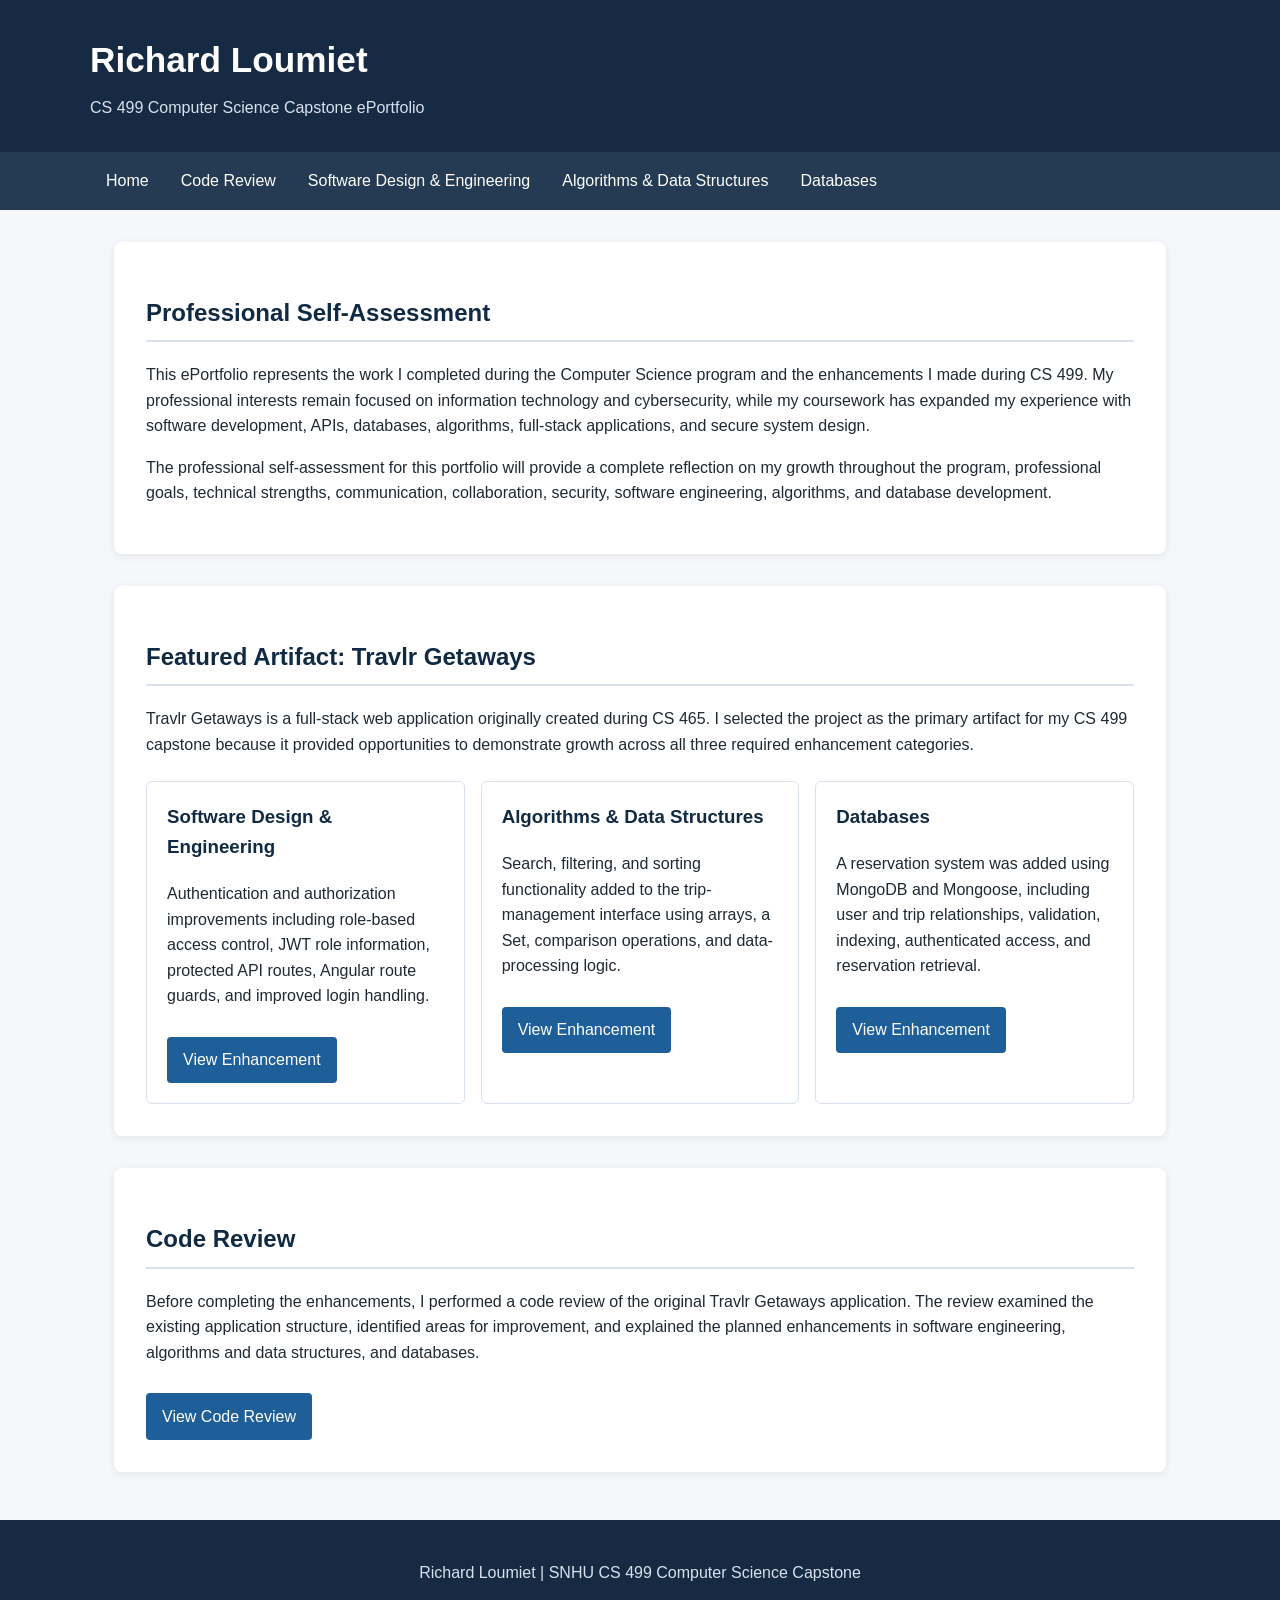
==== index.html @ ebcd9773 "Build inital CS499 ePortforlio site" ====
<!DOCTYPE html>
<html lang="en">
<head>
  <meta charset="UTF-8">
  <meta name="viewport" content="width=device-width, initial-scale=1.0">

  <title>Richard Loumiet | CS 499 ePortfolio</title>

  <link rel="stylesheet" href="styles.css">
</head>

<body>

  <header>
    <div class="header-content">
      <h1>Richard Loumiet</h1>
      <p>CS 499 Computer Science Capstone ePortfolio</p>
    </div>
  </header>

  <nav>
    <ul>
      <li><a href="index.html">Home</a></li>
      <li><a href="code-review.html">Code Review</a></li>
      <li>
        <a href="software-engineering.html">
          Software Design & Engineering
        </a>
      </li>
      <li>
        <a href="algorithms.html">
          Algorithms & Data Structures
        </a>
      </li>
      <li>
        <a href="databases.html">
          Databases
        </a>
      </li>
    </ul>
  </nav>

  <main>

    <section>
      <h2>Professional Self-Assessment</h2>

      <p>
        This ePortfolio represents the work I completed during the
        Computer Science program and the enhancements I made during
        CS 499. My professional interests remain focused on information
        technology and cybersecurity, while my coursework has expanded
        my experience with software development, APIs, databases,
        algorithms, full-stack applications, and secure system design.
      </p>

      <p>
        The professional self-assessment for this portfolio will provide
        a complete reflection on my growth throughout the program,
        professional goals, technical strengths, communication,
        collaboration, security, software engineering, algorithms,
        and database development.
      </p>
    </section>


    <section>
      <h2>Featured Artifact: Travlr Getaways</h2>

      <p>
        Travlr Getaways is a full-stack web application originally
        created during CS 465. I selected the project as the primary
        artifact for my CS 499 capstone because it provided opportunities
        to demonstrate growth across all three required enhancement
        categories.
      </p>

      <div class="card-grid">

        <div class="card">
          <h3>Software Design & Engineering</h3>

          <p>
            Authentication and authorization improvements including
            role-based access control, JWT role information, protected
            API routes, Angular route guards, and improved login handling.
          </p>

          <a
            class="button"
            href="software-engineering.html">
            View Enhancement
          </a>
        </div>


        <div class="card">
          <h3>Algorithms & Data Structures</h3>

          <p>
            Search, filtering, and sorting functionality added to the
            trip-management interface using arrays, a Set, comparison
            operations, and data-processing logic.
          </p>

          <a
            class="button"
            href="algorithms.html">
            View Enhancement
          </a>
        </div>


        <div class="card">
          <h3>Databases</h3>

          <p>
            A reservation system was added using MongoDB and Mongoose,
            including user and trip relationships, validation, indexing,
            authenticated access, and reservation retrieval.
          </p>

          <a
            class="button"
            href="databases.html">
            View Enhancement
          </a>
        </div>

      </div>
    </section>


    <section>
      <h2>Code Review</h2>

      <p>
        Before completing the enhancements, I performed a code review
        of the original Travlr Getaways application. The review examined
        the existing application structure, identified areas for
        improvement, and explained the planned enhancements in software
        engineering, algorithms and data structures, and databases.
      </p>

      <a
        class="button"
        href="code-review.html">
        View Code Review
      </a>
    </section>

  </main>


  <footer>
    <p>
      Richard Loumiet | SNHU CS 499 Computer Science Capstone
    </p>
  </footer>

</body>
</html>
---- styles.css ----
* {
  box-sizing: border-box;
}

html {
  scroll-behavior: smooth;
}

body {
  margin: 0;
  font-family: Arial, Helvetica, sans-serif;
  line-height: 1.6;
  color: #1f2933;
  background-color: #f5f7fa;
}

header {
  background-color: #162a43;
  color: white;
  padding: 2rem 1.5rem;
}

.header-content {
  max-width: 1100px;
  margin: 0 auto;
}

header h1 {
  margin: 0;
  font-size: 2.2rem;
}

header p {
  margin: 0.4rem 0 0;
  color: #d9e2ec;
}

nav {
  background-color: #243b53;
}

nav ul {
  max-width: 1100px;
  margin: 0 auto;
  padding: 0;
  list-style: none;
  display: flex;
  flex-wrap: wrap;
}

nav a {
  display: block;
  padding: 1rem;
  color: white;
  text-decoration: none;
}

nav a:hover,
nav a:focus {
  background-color: #334e68;
}

main {
  max-width: 1100px;
  margin: 2rem auto;
  padding: 0 1.5rem;
}

section {
  background-color: white;
  margin-bottom: 2rem;
  padding: 2rem;
  border-radius: 8px;
  box-shadow: 0 2px 8px rgba(0, 0, 0, 0.08);
}

h2,
h3 {
  color: #102a43;
}

h2 {
  border-bottom: 2px solid #d9e2ec;
  padding-bottom: 0.5rem;
}

.card-grid {
  display: grid;
  grid-template-columns: repeat(auto-fit, minmax(240px, 1fr));
  gap: 1rem;
  margin-top: 1.5rem;
}

.card {
  border: 1px solid #d9e2ec;
  border-radius: 6px;
  padding: 1.25rem;
  background-color: #ffffff;
}

.card h3 {
  margin-top: 0;
}

.button {
  display: inline-block;
  margin-top: 0.75rem;
  padding: 0.65rem 1rem;
  background-color: #1f5f99;
  color: white;
  text-decoration: none;
  border-radius: 4px;
}

.button:hover,
.button:focus {
  background-color: #174a78;
}

code {
  background-color: #eef2f6;
  padding: 0.15rem 0.3rem;
  border-radius: 3px;
}

footer {
  margin-top: 3rem;
  padding: 1.5rem;
  background-color: #162a43;
  color: #d9e2ec;
  text-align: center;
}

@media (max-width: 700px) {
  header h1 {
    font-size: 1.7rem;
  }

  nav ul {
    flex-direction: column;
  }

  nav a {
    padding: 0.75rem 1rem;
  }

  section {
    padding: 1.25rem;
  }
}
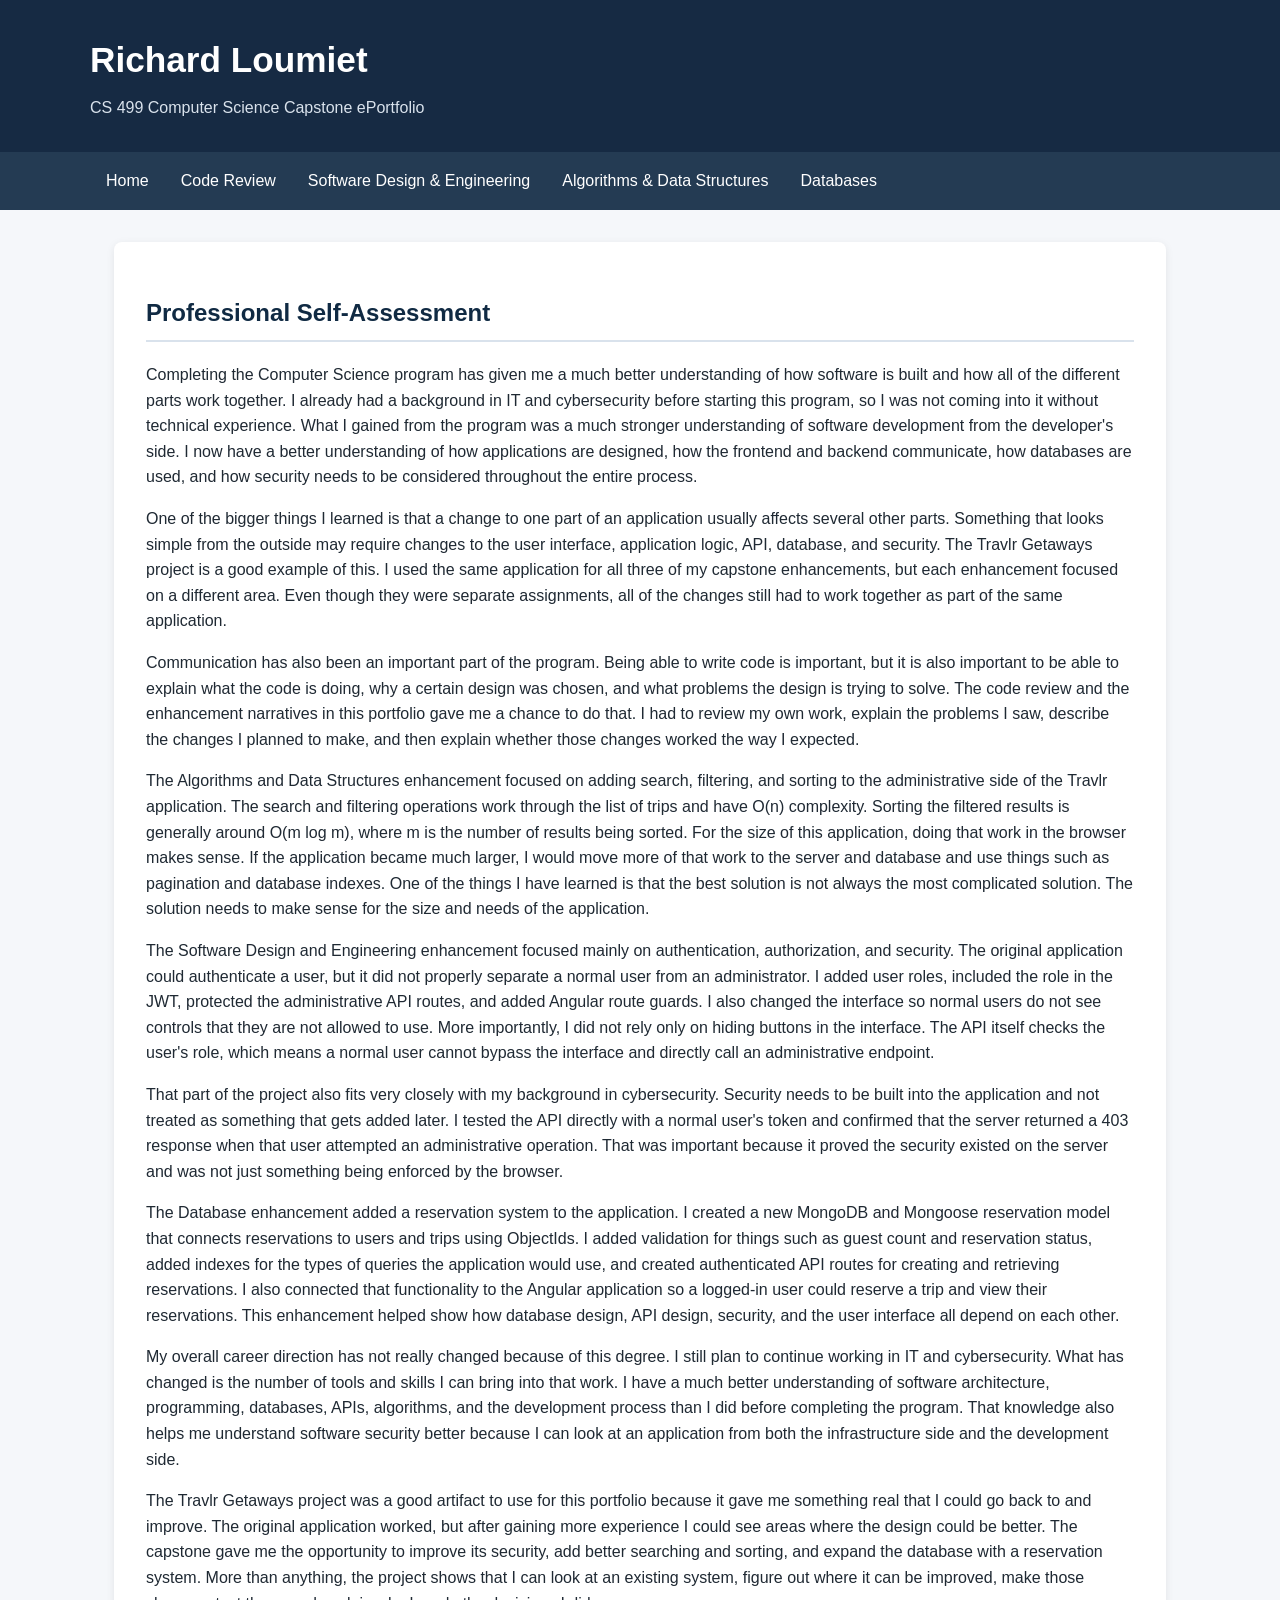
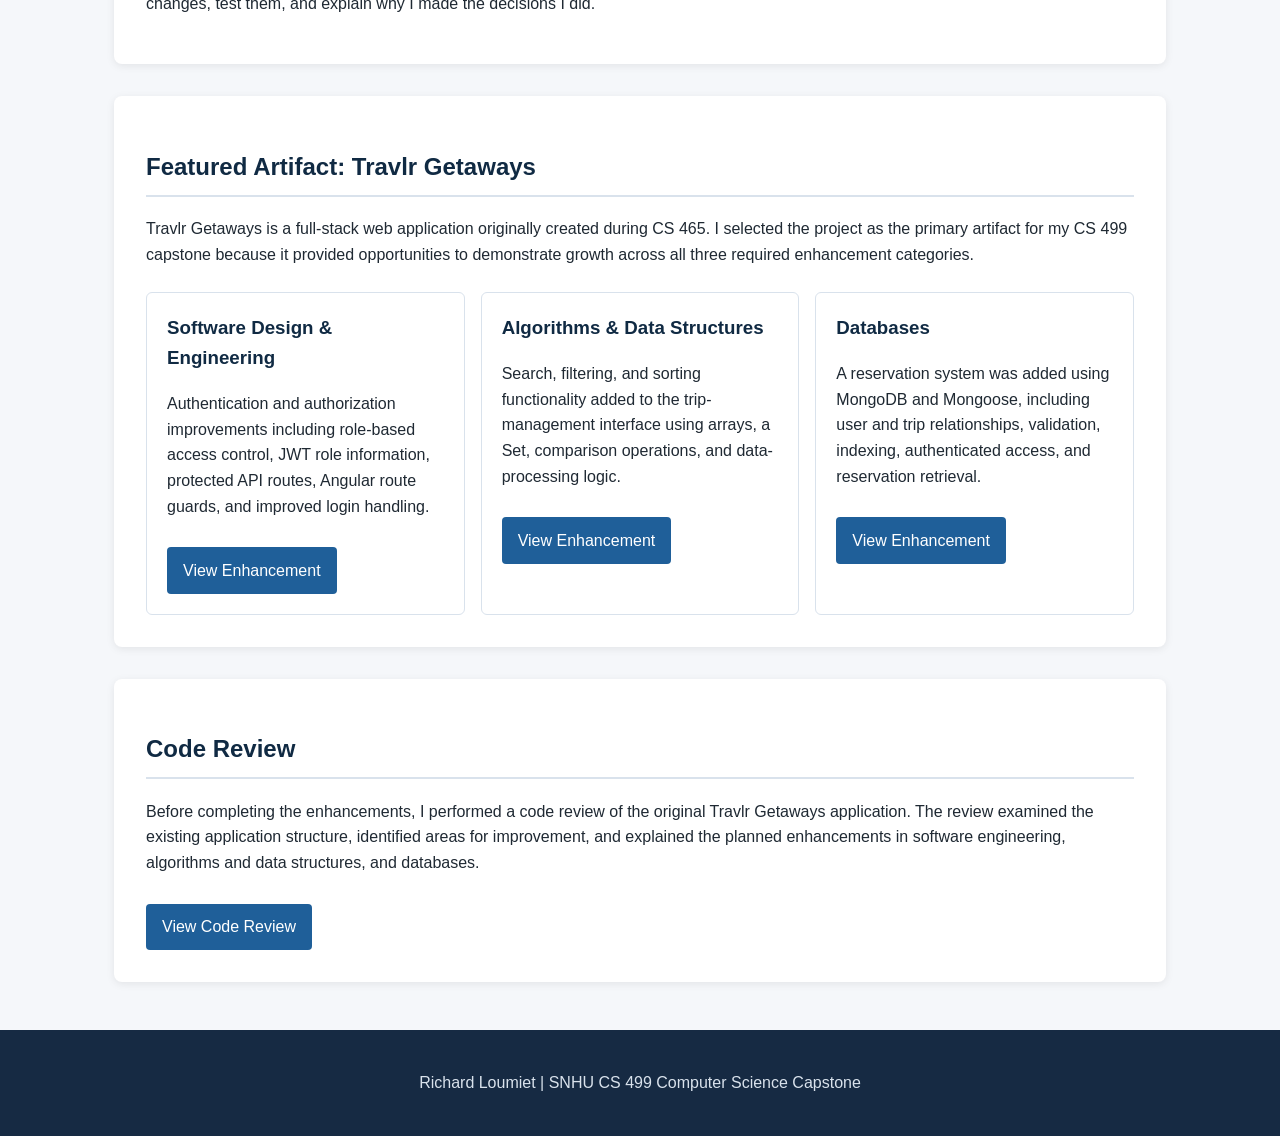
==== commit d4020e66: "Add professional self-assessment and code review video" ====
--- a/index.html
+++ b/index.html
@@ -46,20 +46,32 @@
       <h2>Professional Self-Assessment</h2>
 
       <p>
-        This ePortfolio represents the work I completed during the
-        Computer Science program and the enhancements I made during
-        CS 499. My professional interests remain focused on information
-        technology and cybersecurity, while my coursework has expanded
-        my experience with software development, APIs, databases,
-        algorithms, full-stack applications, and secure system design.
+        Completing the Computer Science program has given me a much better understanding of how software is built and how all of the different parts work together. I already had a background in IT and cybersecurity before starting this program, so I was not coming into it without technical experience. What I gained from the program was a much stronger understanding of software development from the developer's side. I now have a better understanding of how applications are designed, how the frontend and backend communicate, how databases are used, and how security needs to be considered throughout the entire process.
       </p>
 
       <p>
-        The professional self-assessment for this portfolio will provide
-        a complete reflection on my growth throughout the program,
-        professional goals, technical strengths, communication,
-        collaboration, security, software engineering, algorithms,
-        and database development.
+        One of the bigger things I learned is that a change to one part of an application usually affects several other parts. Something that looks simple from the outside may require changes to the user interface, application logic, API, database, and security. The Travlr Getaways project is a good example of this. I used the same application for all three of my capstone enhancements, but each enhancement focused on a different area. Even though they were separate assignments, all of the changes still had to work together as part of the same application.
+      </p>
+      <p>
+        Communication has also been an important part of the program. Being able to write code is important, but it is also important to be able to explain what the code is doing, why a certain design was chosen, and what problems the design is trying to solve. The code review and the enhancement narratives in this portfolio gave me a chance to do that. I had to review my own work, explain the problems I saw, describe the changes I planned to make, and then explain whether those changes worked the way I expected.
+      </p>
+      <p>
+        The Algorithms and Data Structures enhancement focused on adding search, filtering, and sorting to the administrative side of the Travlr application. The search and filtering operations work through the list of trips and have O(n) complexity. Sorting the filtered results is generally around O(m log m), where m is the number of results being sorted. For the size of this application, doing that work in the browser makes sense. If the application became much larger, I would move more of that work to the server and database and use things such as pagination and database indexes. One of the things I have learned is that the best solution is not always the most complicated solution. The solution needs to make sense for the size and needs of the application.
+      </p>
+      <p>
+        The Software Design and Engineering enhancement focused mainly on authentication, authorization, and security. The original application could authenticate a user, but it did not properly separate a normal user from an administrator. I added user roles, included the role in the JWT, protected the administrative API routes, and added Angular route guards. I also changed the interface so normal users do not see controls that they are not allowed to use. More importantly, I did not rely only on hiding buttons in the interface. The API itself checks the user's role, which means a normal user cannot bypass the interface and directly call an administrative endpoint.
+      </p>
+      <p>
+        That part of the project also fits very closely with my background in cybersecurity. Security needs to be built into the application and not treated as something that gets added later. I tested the API directly with a normal user's token and confirmed that the server returned a 403 response when that user attempted an administrative operation. That was important because it proved the security existed on the server and was not just something being enforced by the browser.
+      </p>
+      <p>
+        The Database enhancement added a reservation system to the application. I created a new MongoDB and Mongoose reservation model that connects reservations to users and trips using ObjectIds. I added validation for things such as guest count and reservation status, added indexes for the types of queries the application would use, and created authenticated API routes for creating and retrieving reservations. I also connected that functionality to the Angular application so a logged-in user could reserve a trip and view their reservations. This enhancement helped show how database design, API design, security, and the user interface all depend on each other.
+      </p>
+      <p>
+        My overall career direction has not really changed because of this degree. I still plan to continue working in IT and cybersecurity. What has changed is the number of tools and skills I can bring into that work. I have a much better understanding of software architecture, programming, databases, APIs, algorithms, and the development process than I did before completing the program. That knowledge also helps me understand software security better because I can look at an application from both the infrastructure side and the development side.
+      </p>
+      <p>
+        The Travlr Getaways project was a good artifact to use for this portfolio because it gave me something real that I could go back to and improve. The original application worked, but after gaining more experience I could see areas where the design could be better. The capstone gave me the opportunity to improve its security, add better searching and sorting, and expand the database with a reservation system. More than anything, the project shows that I can look at an existing system, figure out where it can be improved, make those changes, test them, and explain why I made the decisions I did.
       </p>
     </section>
 
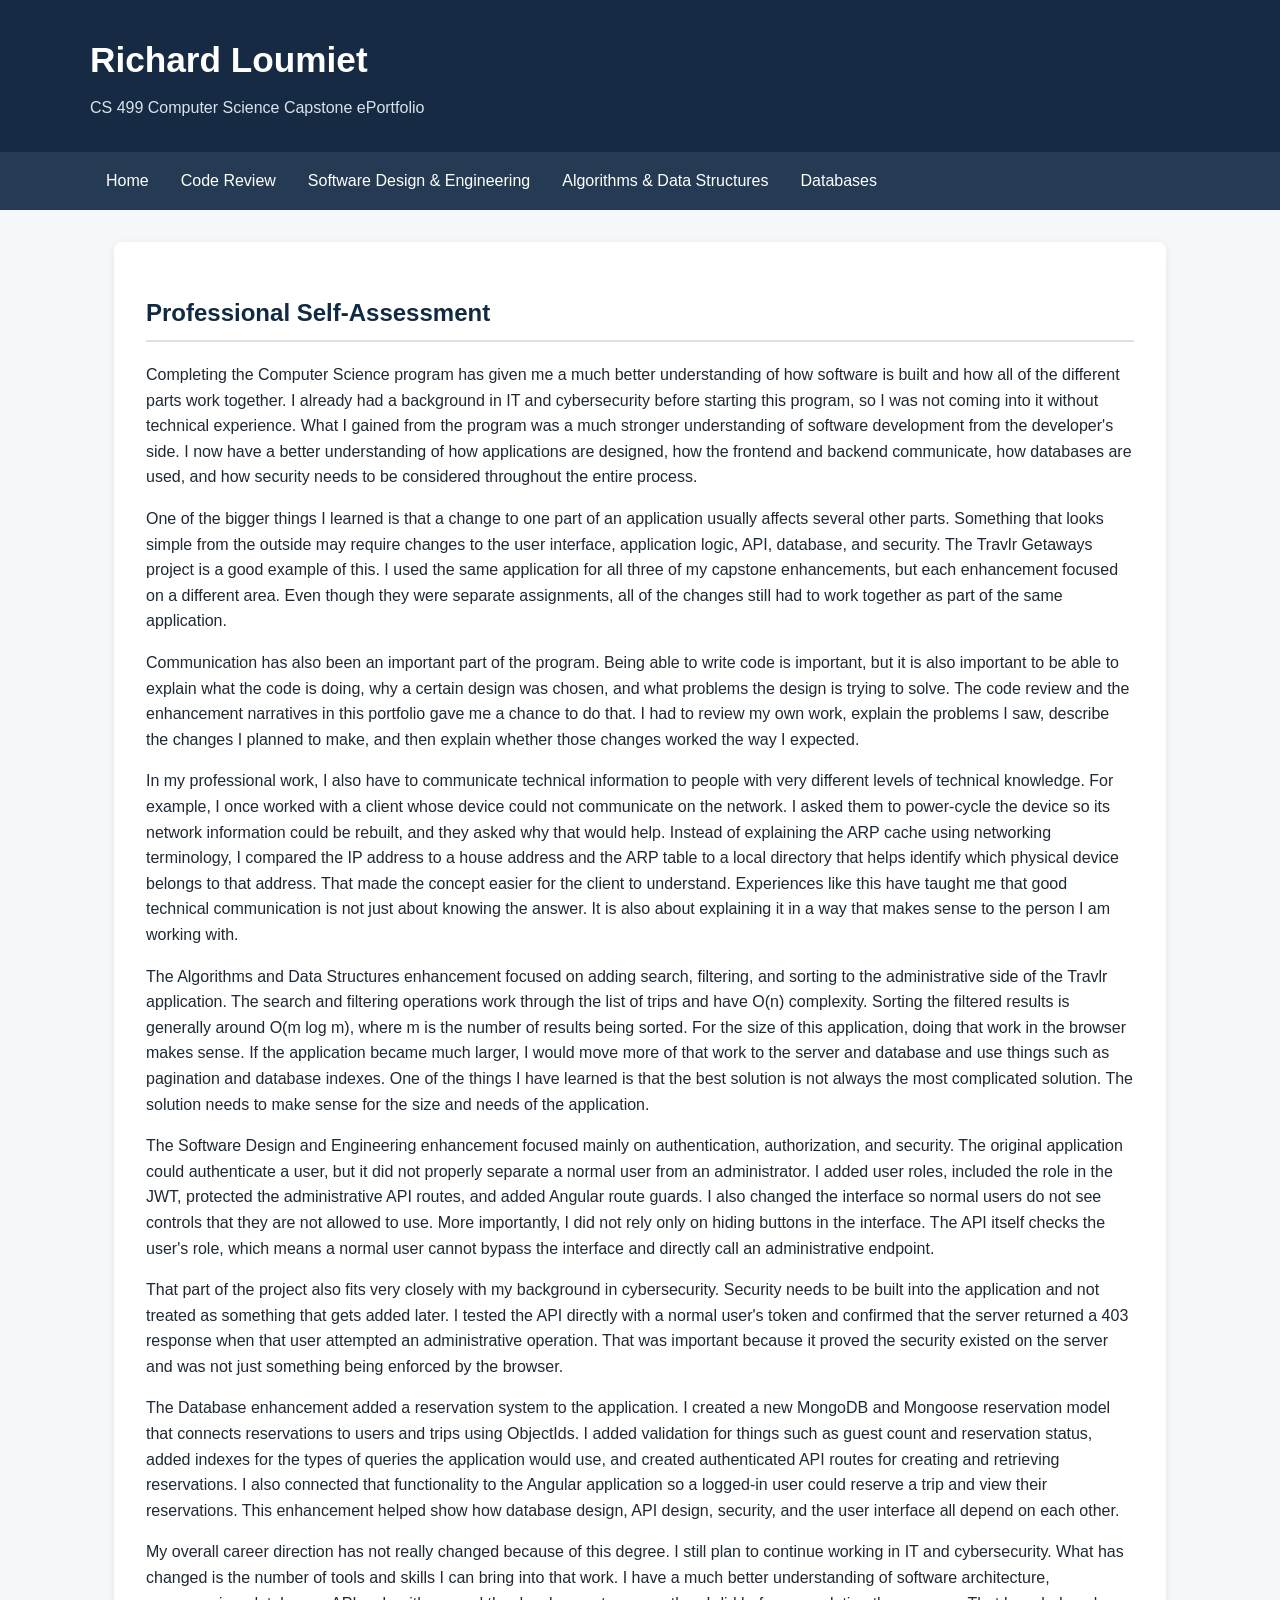
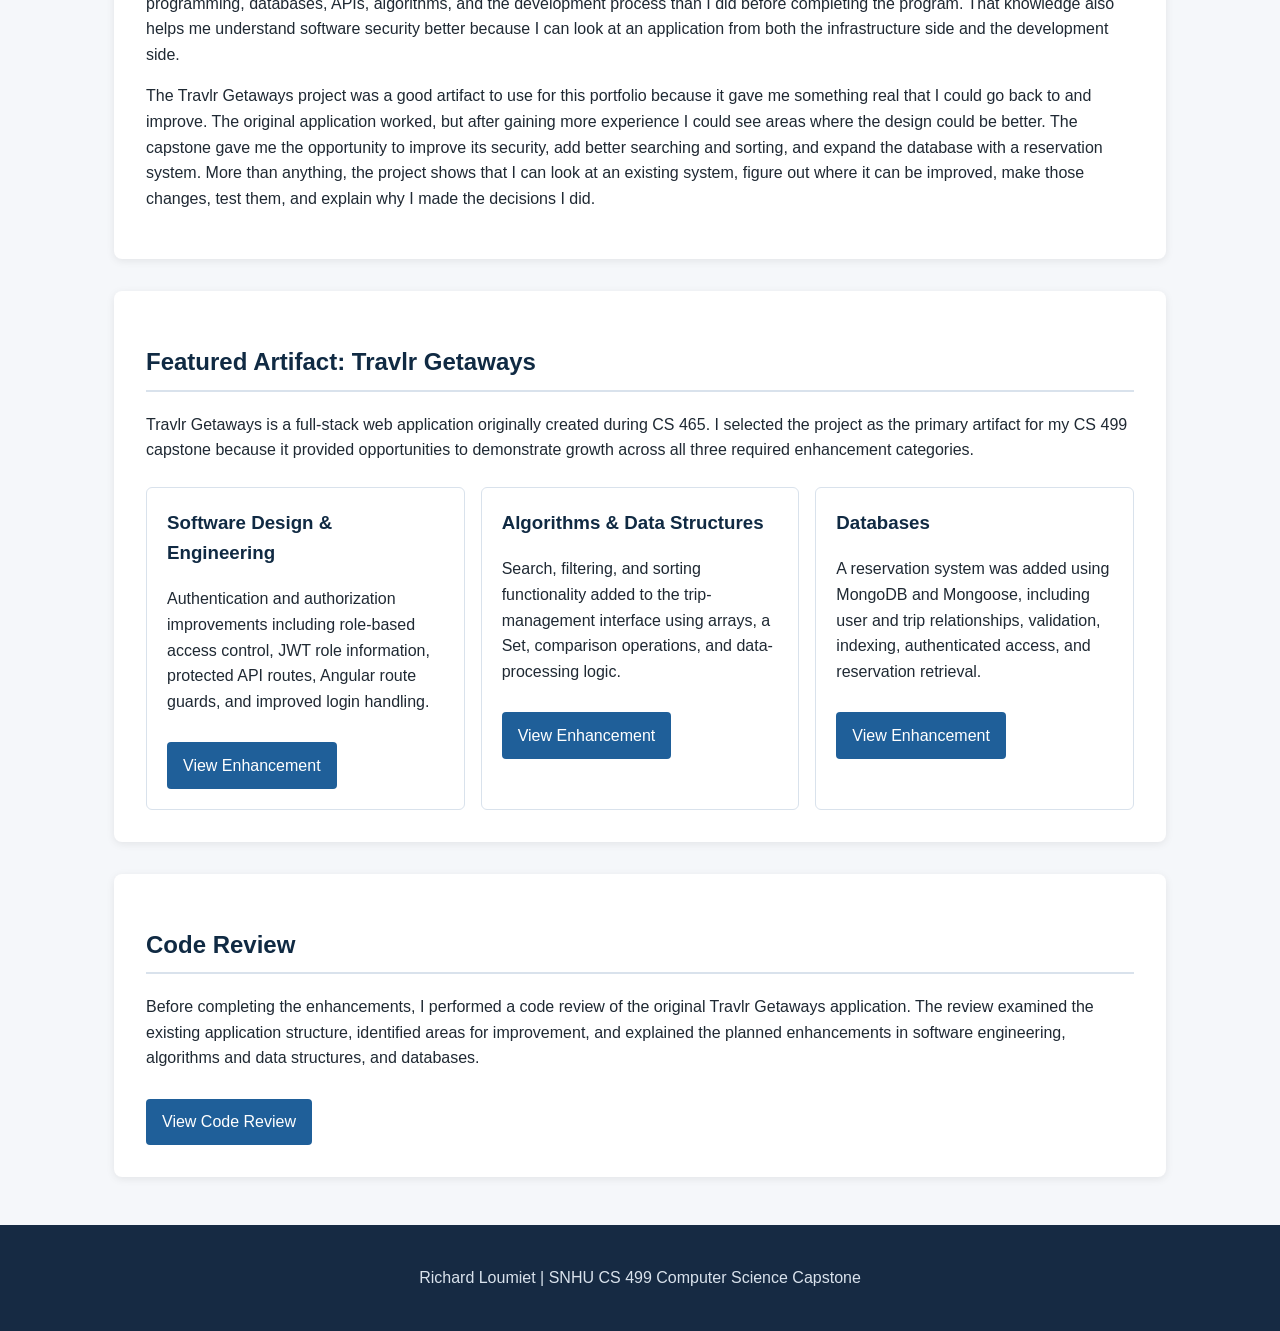
==== commit b7ba5d6d: "Strengthen professional self-assessment" ====
--- a/index.html
+++ b/index.html
@@ -22,16 +22,19 @@
     <ul>
       <li><a href="index.html">Home</a></li>
       <li><a href="code-review.html">Code Review</a></li>
+
       <li>
         <a href="software-engineering.html">
           Software Design & Engineering
         </a>
       </li>
+
       <li>
         <a href="algorithms.html">
           Algorithms & Data Structures
         </a>
       </li>
+
       <li>
         <a href="databases.html">
           Databases
@@ -52,27 +55,39 @@
       <p>
         One of the bigger things I learned is that a change to one part of an application usually affects several other parts. Something that looks simple from the outside may require changes to the user interface, application logic, API, database, and security. The Travlr Getaways project is a good example of this. I used the same application for all three of my capstone enhancements, but each enhancement focused on a different area. Even though they were separate assignments, all of the changes still had to work together as part of the same application.
       </p>
+
       <p>
         Communication has also been an important part of the program. Being able to write code is important, but it is also important to be able to explain what the code is doing, why a certain design was chosen, and what problems the design is trying to solve. The code review and the enhancement narratives in this portfolio gave me a chance to do that. I had to review my own work, explain the problems I saw, describe the changes I planned to make, and then explain whether those changes worked the way I expected.
       </p>
+
+      <p>
+        In my professional work, I also have to communicate technical information to people with very different levels of technical knowledge. For example, I once worked with a client whose device could not communicate on the network. I asked them to power-cycle the device so its network information could be rebuilt, and they asked why that would help. Instead of explaining the ARP cache using networking terminology, I compared the IP address to a house address and the ARP table to a local directory that helps identify which physical device belongs to that address. That made the concept easier for the client to understand. Experiences like this have taught me that good technical communication is not just about knowing the answer. It is also about explaining it in a way that makes sense to the person I am working with.
+      </p>
+
       <p>
         The Algorithms and Data Structures enhancement focused on adding search, filtering, and sorting to the administrative side of the Travlr application. The search and filtering operations work through the list of trips and have O(n) complexity. Sorting the filtered results is generally around O(m log m), where m is the number of results being sorted. For the size of this application, doing that work in the browser makes sense. If the application became much larger, I would move more of that work to the server and database and use things such as pagination and database indexes. One of the things I have learned is that the best solution is not always the most complicated solution. The solution needs to make sense for the size and needs of the application.
       </p>
+
       <p>
         The Software Design and Engineering enhancement focused mainly on authentication, authorization, and security. The original application could authenticate a user, but it did not properly separate a normal user from an administrator. I added user roles, included the role in the JWT, protected the administrative API routes, and added Angular route guards. I also changed the interface so normal users do not see controls that they are not allowed to use. More importantly, I did not rely only on hiding buttons in the interface. The API itself checks the user's role, which means a normal user cannot bypass the interface and directly call an administrative endpoint.
       </p>
+
       <p>
         That part of the project also fits very closely with my background in cybersecurity. Security needs to be built into the application and not treated as something that gets added later. I tested the API directly with a normal user's token and confirmed that the server returned a 403 response when that user attempted an administrative operation. That was important because it proved the security existed on the server and was not just something being enforced by the browser.
       </p>
+
       <p>
         The Database enhancement added a reservation system to the application. I created a new MongoDB and Mongoose reservation model that connects reservations to users and trips using ObjectIds. I added validation for things such as guest count and reservation status, added indexes for the types of queries the application would use, and created authenticated API routes for creating and retrieving reservations. I also connected that functionality to the Angular application so a logged-in user could reserve a trip and view their reservations. This enhancement helped show how database design, API design, security, and the user interface all depend on each other.
       </p>
+
       <p>
         My overall career direction has not really changed because of this degree. I still plan to continue working in IT and cybersecurity. What has changed is the number of tools and skills I can bring into that work. I have a much better understanding of software architecture, programming, databases, APIs, algorithms, and the development process than I did before completing the program. That knowledge also helps me understand software security better because I can look at an application from both the infrastructure side and the development side.
       </p>
+
       <p>
         The Travlr Getaways project was a good artifact to use for this portfolio because it gave me something real that I could go back to and improve. The original application worked, but after gaining more experience I could see areas where the design could be better. The capstone gave me the opportunity to improve its security, add better searching and sorting, and expand the database with a reservation system. More than anything, the project shows that I can look at an existing system, figure out where it can be improved, make those changes, test them, and explain why I made the decisions I did.
       </p>
+
     </section>
 
 
@@ -80,11 +95,7 @@
       <h2>Featured Artifact: Travlr Getaways</h2>
 
       <p>
-        Travlr Getaways is a full-stack web application originally
-        created during CS 465. I selected the project as the primary
-        artifact for my CS 499 capstone because it provided opportunities
-        to demonstrate growth across all three required enhancement
-        categories.
+        Travlr Getaways is a full-stack web application originally created during CS 465. I selected the project as the primary artifact for my CS 499 capstone because it provided opportunities to demonstrate growth across all three required enhancement categories.
       </p>
 
       <div class="card-grid">
@@ -93,9 +104,7 @@
           <h3>Software Design & Engineering</h3>
 
           <p>
-            Authentication and authorization improvements including
-            role-based access control, JWT role information, protected
-            API routes, Angular route guards, and improved login handling.
+            Authentication and authorization improvements including role-based access control, JWT role information, protected API routes, Angular route guards, and improved login handling.
           </p>
 
           <a
@@ -110,9 +119,7 @@
           <h3>Algorithms & Data Structures</h3>
 
           <p>
-            Search, filtering, and sorting functionality added to the
-            trip-management interface using arrays, a Set, comparison
-            operations, and data-processing logic.
+            Search, filtering, and sorting functionality added to the trip-management interface using arrays, a Set, comparison operations, and data-processing logic.
           </p>
 
           <a
@@ -127,9 +134,7 @@
           <h3>Databases</h3>
 
           <p>
-            A reservation system was added using MongoDB and Mongoose,
-            including user and trip relationships, validation, indexing,
-            authenticated access, and reservation retrieval.
+            A reservation system was added using MongoDB and Mongoose, including user and trip relationships, validation, indexing, authenticated access, and reservation retrieval.
           </p>
 
           <a
@@ -147,11 +152,7 @@
       <h2>Code Review</h2>
 
       <p>
-        Before completing the enhancements, I performed a code review
-        of the original Travlr Getaways application. The review examined
-        the existing application structure, identified areas for
-        improvement, and explained the planned enhancements in software
-        engineering, algorithms and data structures, and databases.
+        Before completing the enhancements, I performed a code review of the original Travlr Getaways application. The review examined the existing application structure, identified areas for improvement, and explained the planned enhancements in software engineering, algorithms and data structures, and databases.
       </p>
 
       <a
@@ -159,6 +160,7 @@
         href="code-review.html">
         View Code Review
       </a>
+
     </section>
 
   </main>
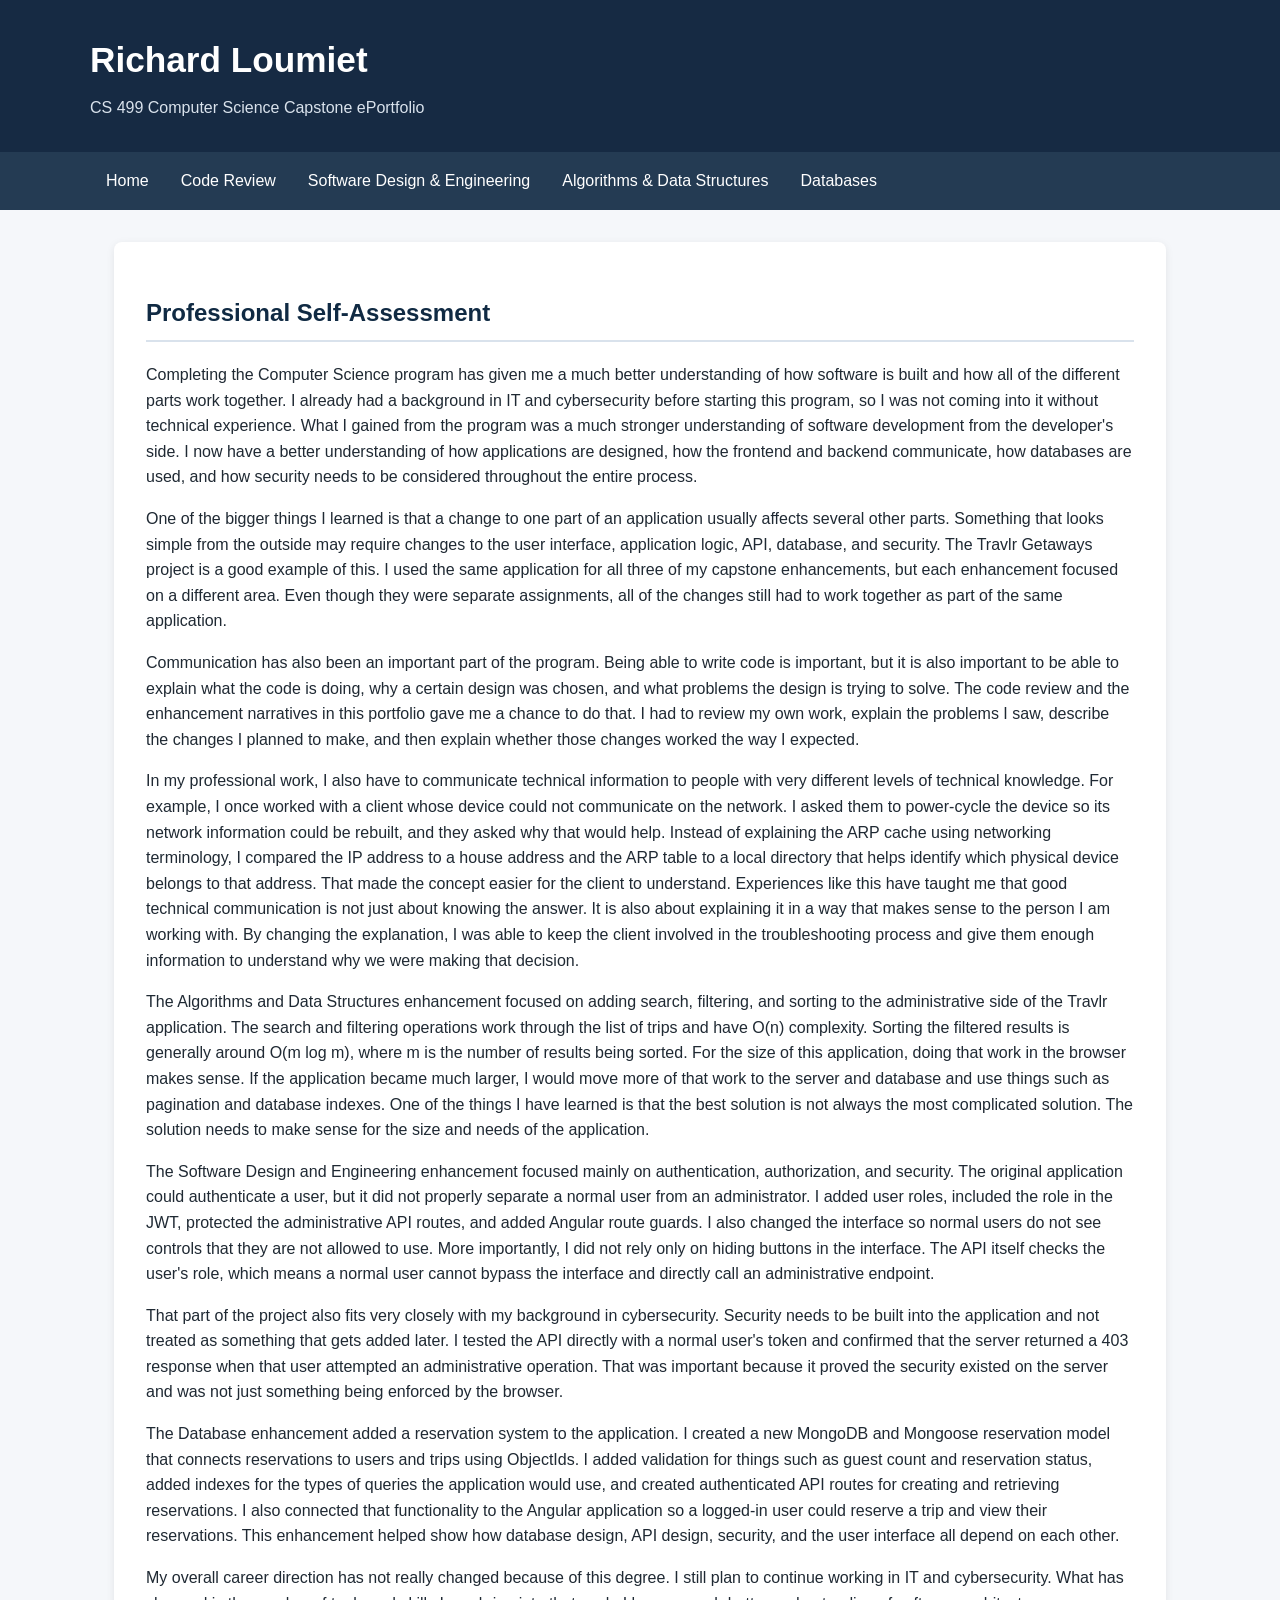
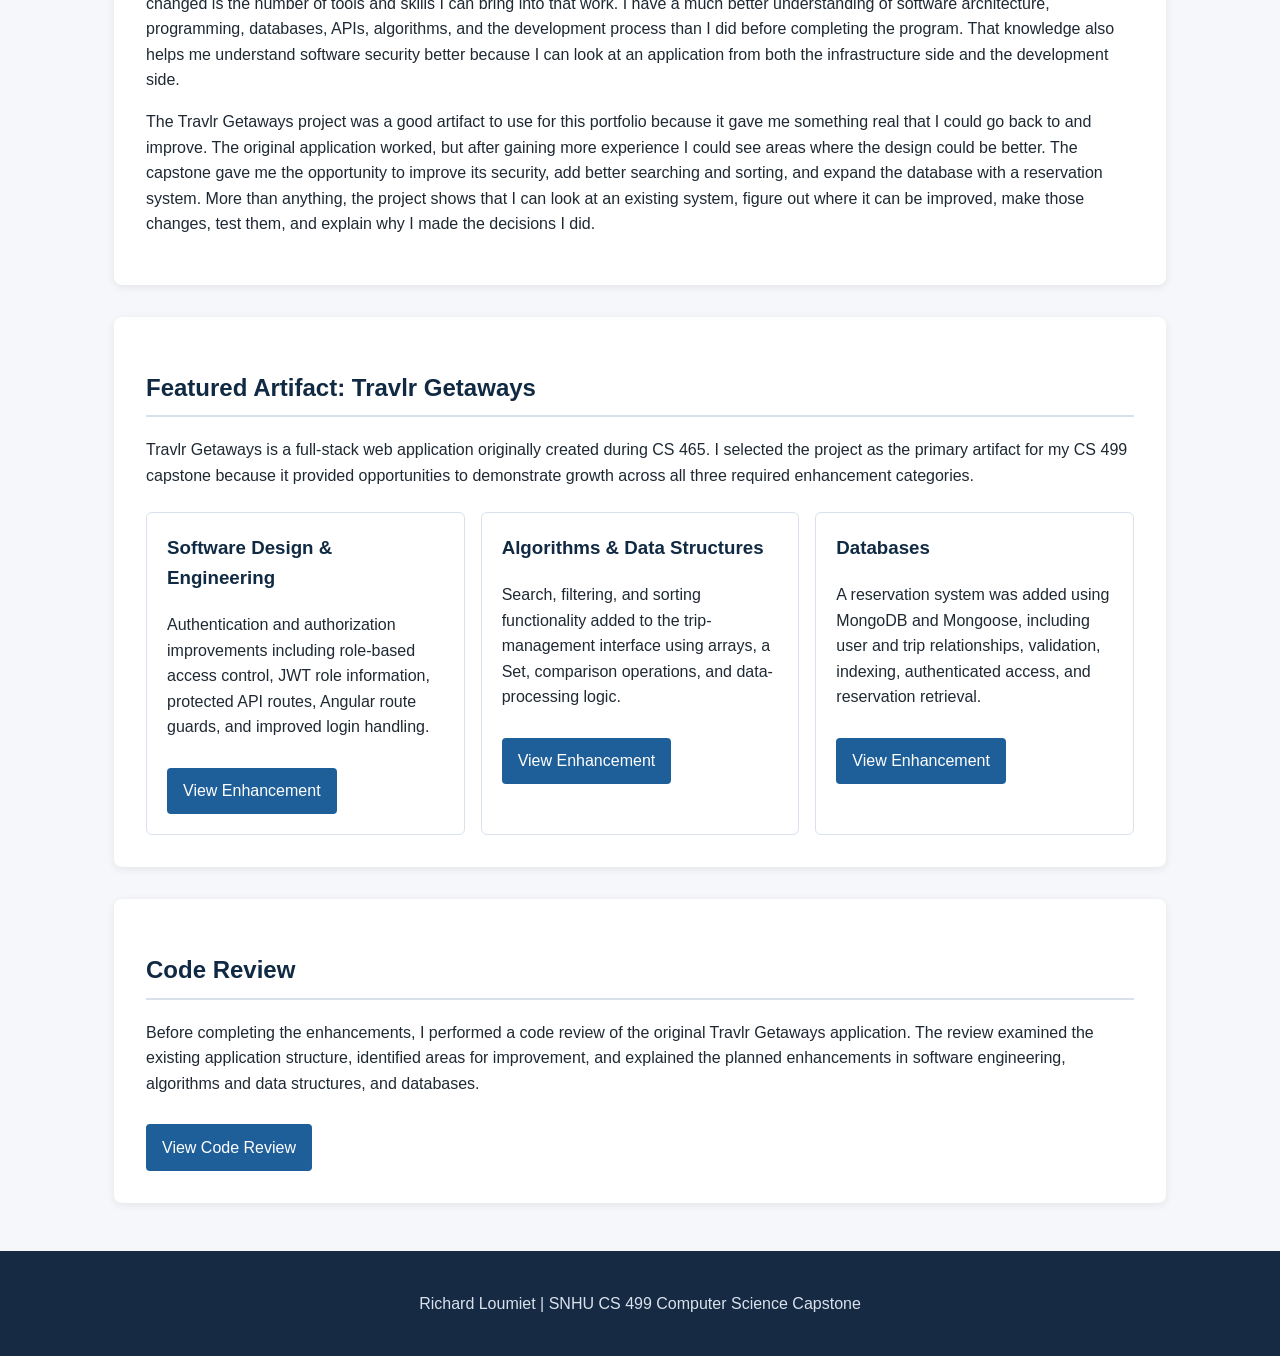
==== commit 0dd4671e: "Strengthen collaboration outcome in self-assessment" ====
--- a/index.html
+++ b/index.html
@@ -61,7 +61,7 @@
       </p>
 
       <p>
-        In my professional work, I also have to communicate technical information to people with very different levels of technical knowledge. For example, I once worked with a client whose device could not communicate on the network. I asked them to power-cycle the device so its network information could be rebuilt, and they asked why that would help. Instead of explaining the ARP cache using networking terminology, I compared the IP address to a house address and the ARP table to a local directory that helps identify which physical device belongs to that address. That made the concept easier for the client to understand. Experiences like this have taught me that good technical communication is not just about knowing the answer. It is also about explaining it in a way that makes sense to the person I am working with.
+        In my professional work, I also have to communicate technical information to people with very different levels of technical knowledge. For example, I once worked with a client whose device could not communicate on the network. I asked them to power-cycle the device so its network information could be rebuilt, and they asked why that would help. Instead of explaining the ARP cache using networking terminology, I compared the IP address to a house address and the ARP table to a local directory that helps identify which physical device belongs to that address. That made the concept easier for the client to understand. Experiences like this have taught me that good technical communication is not just about knowing the answer. It is also about explaining it in a way that makes sense to the person I am working with. By changing the explanation, I was able to keep the client involved in the troubleshooting process and give them enough information to understand why we were making that decision.
       </p>
 
       <p>
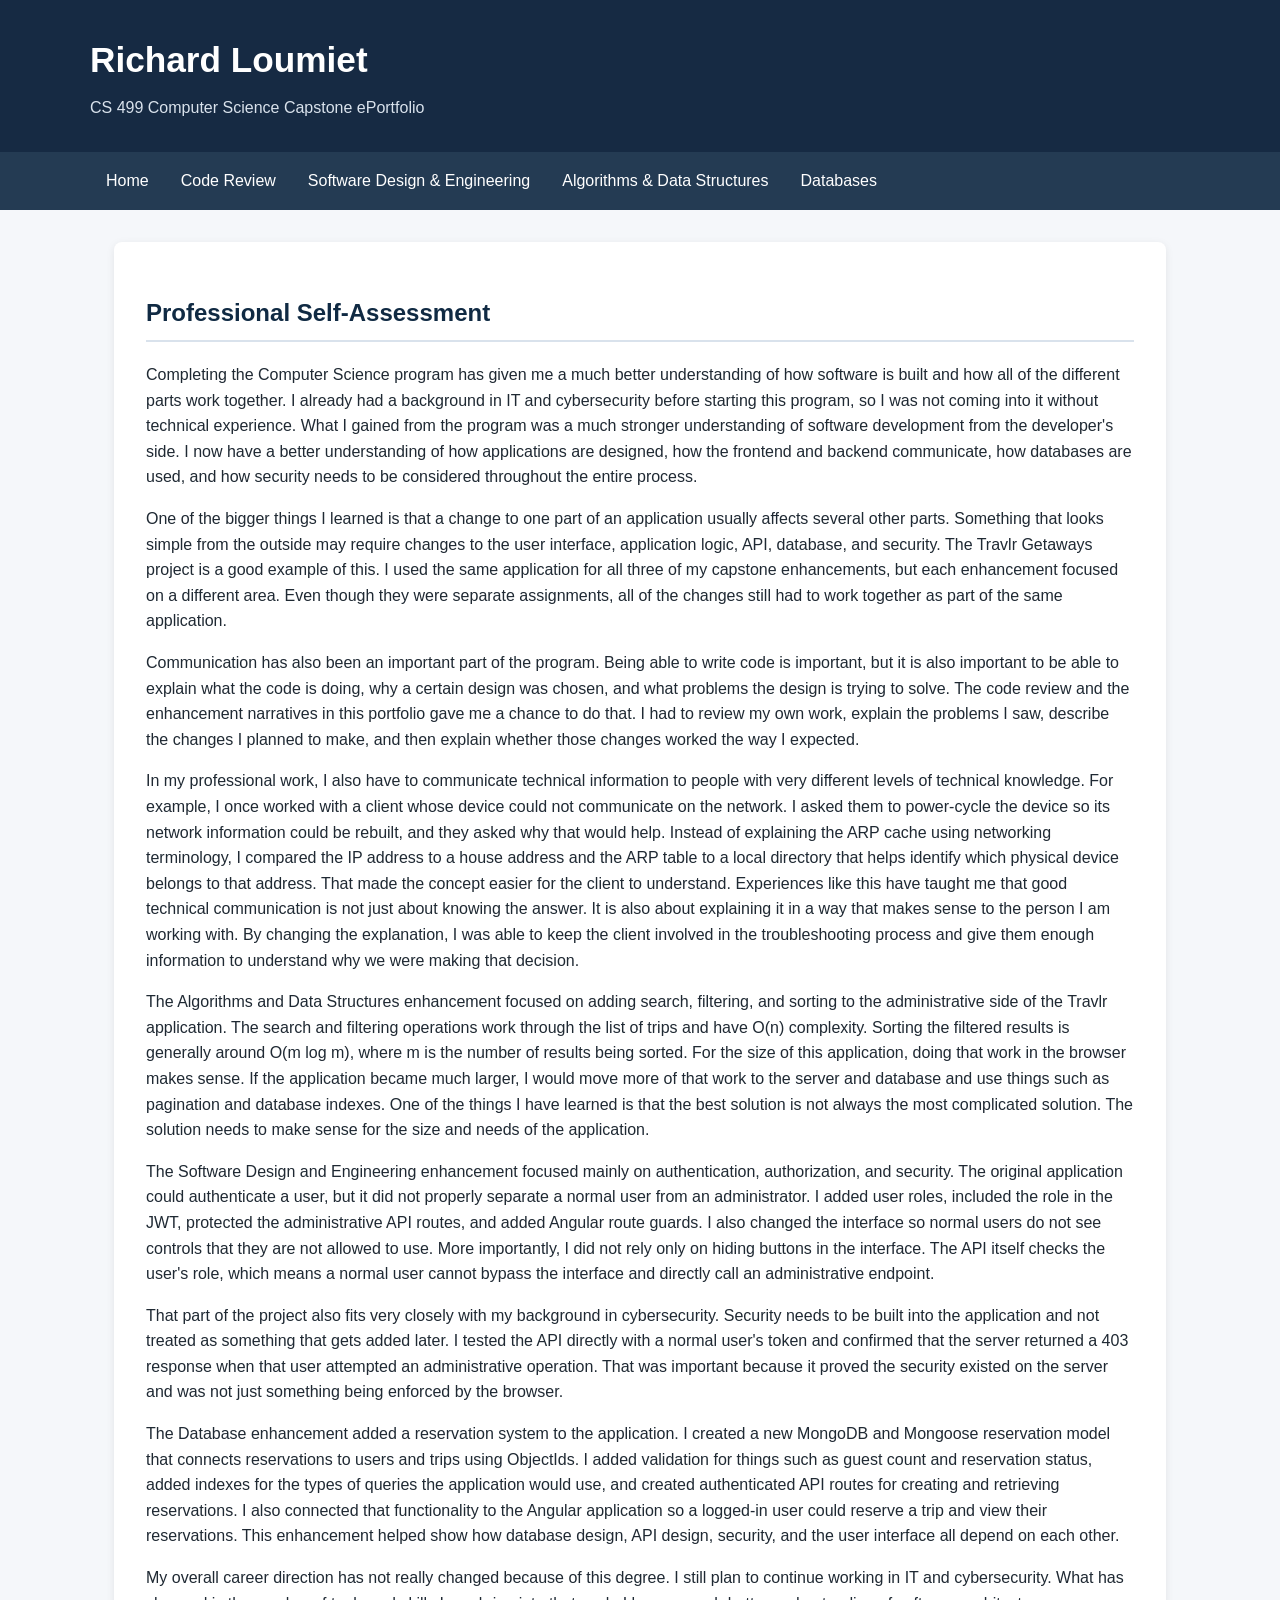
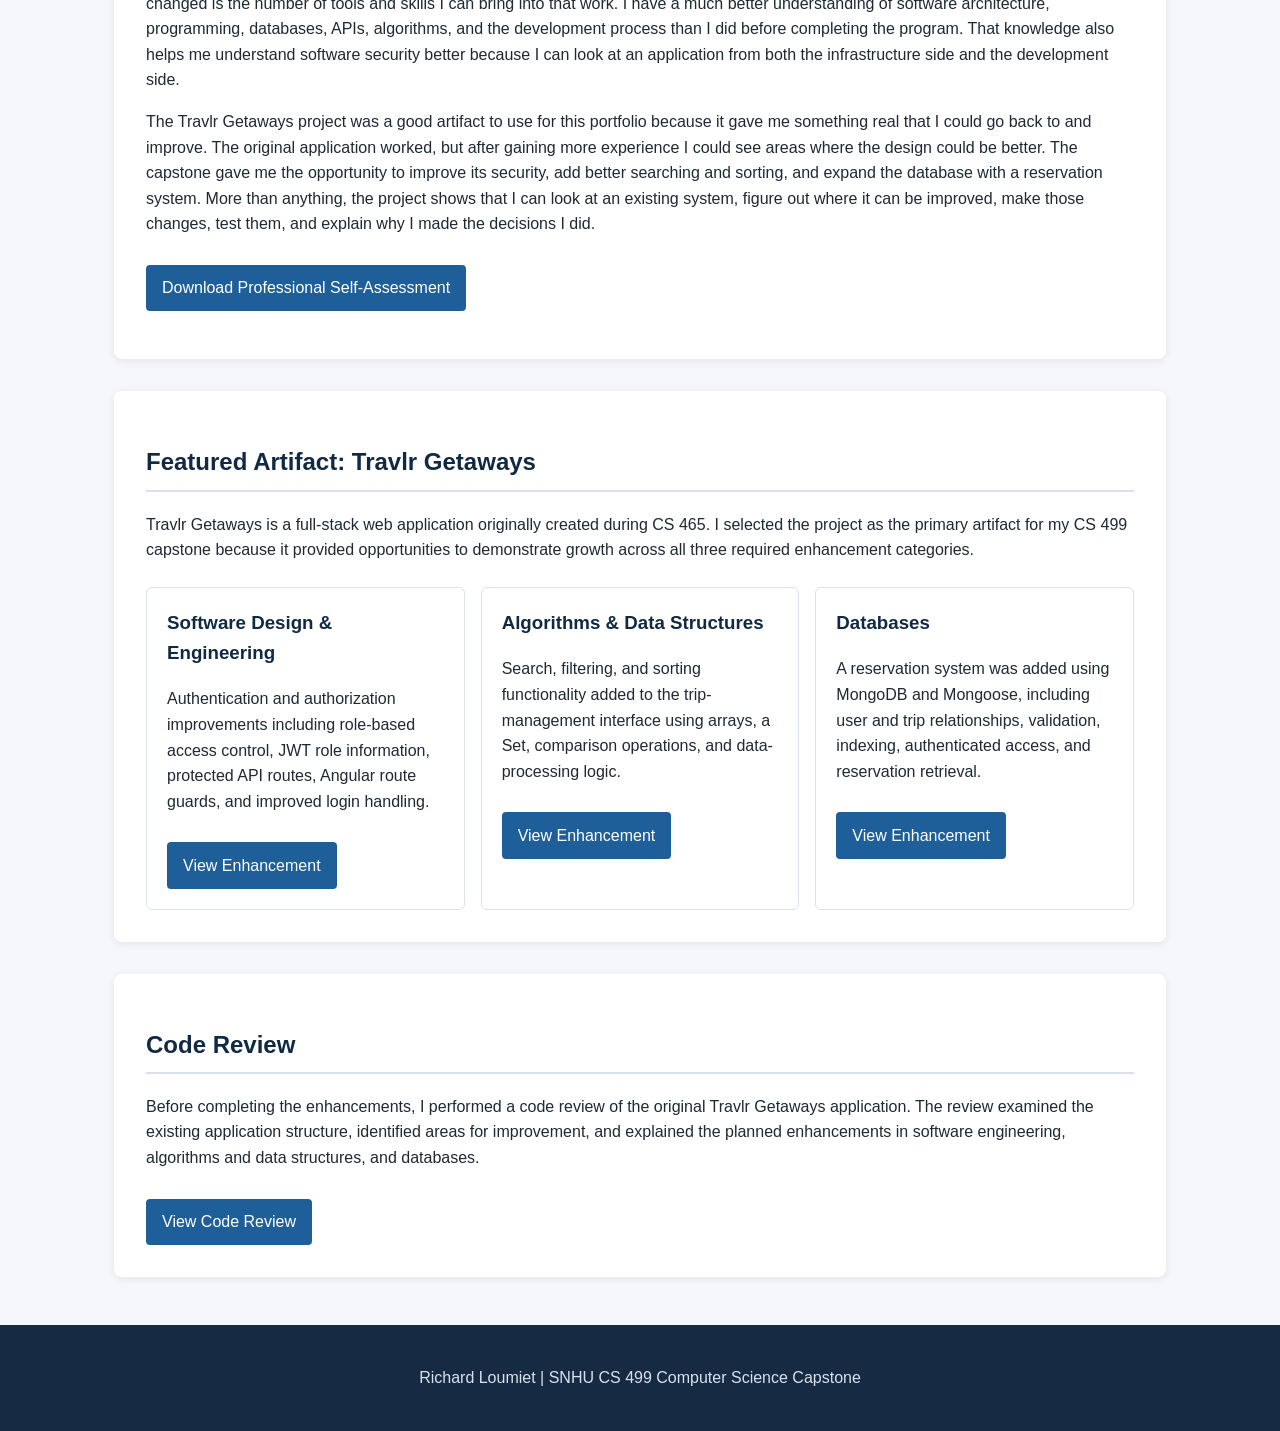
==== commit 627eb468: "Add self-assessment download link" ====
--- a/index.html
+++ b/index.html
@@ -87,7 +87,13 @@
       <p>
         The Travlr Getaways project was a good artifact to use for this portfolio because it gave me something real that I could go back to and improve. The original application worked, but after gaining more experience I could see areas where the design could be better. The capstone gave me the opportunity to improve its security, add better searching and sorting, and expand the database with a reservation system. More than anything, the project shows that I can look at an existing system, figure out where it can be improved, make those changes, test them, and explain why I made the decisions I did.
       </p>
-
+      <p>
+        <a
+          class="button"
+          href="documents/Professional%20Self.docx">
+          Download Professional Self-Assessment
+        </a>
+      </p>
     </section>
 
 
